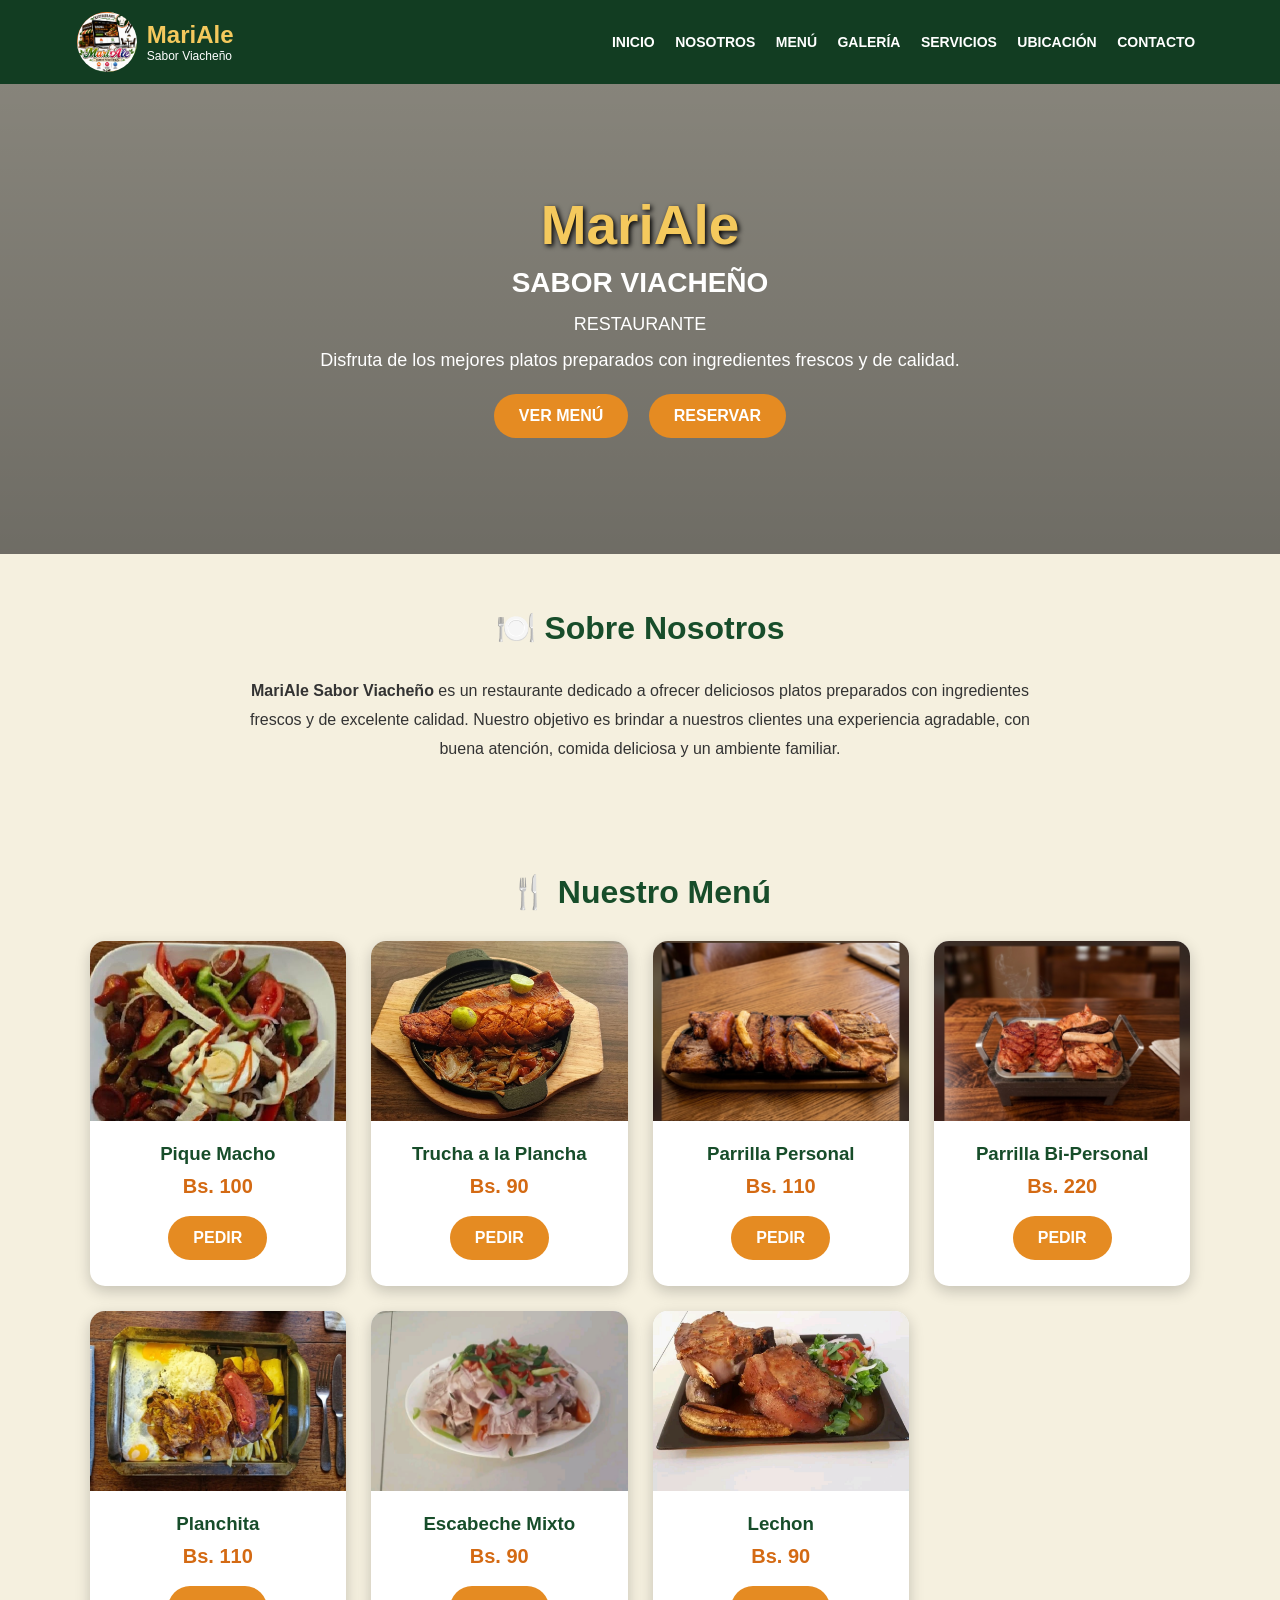
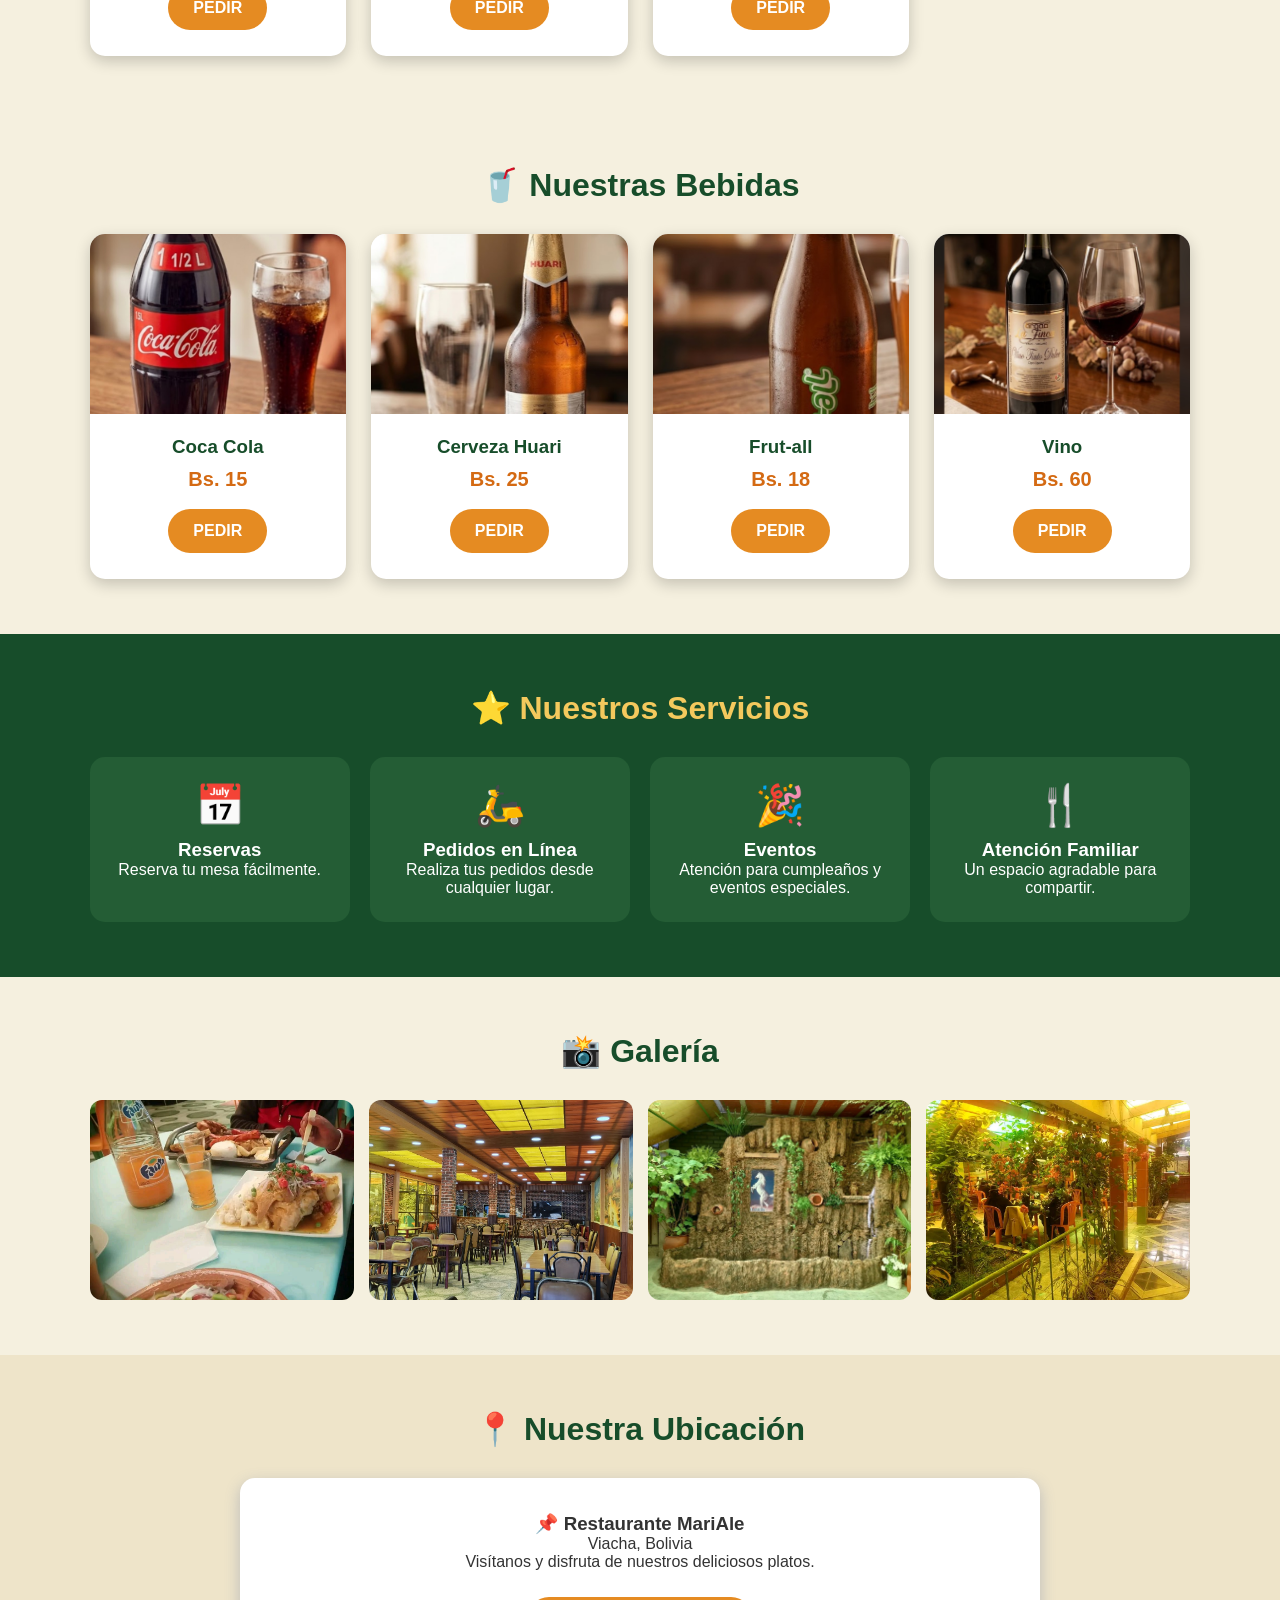
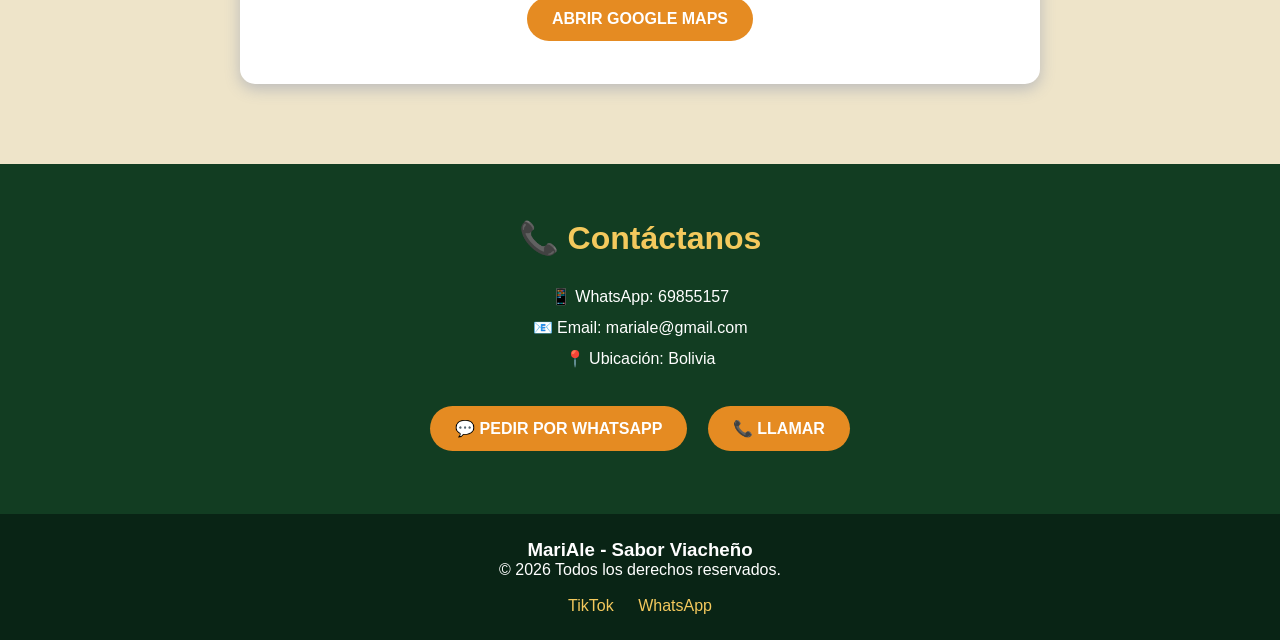
==== maria/index.html @ 6343c6d0 "Add files via upload" ====
<!DOCTYPE html>
<html lang="es">
<head>
<meta charset="UTF-8">
<meta name="viewport" content="width=device-width, initial-scale=1.0">

<title>MariAle - Sabor Viacheño</title>

<style>

*{
    margin:0;
    padding:0;
    box-sizing:border-box;
    font-family:Arial, sans-serif;
}

body{
    background:#f5f0df;
    color:#333;
}

/* ENCABEZADO */
header{
    background:#123d22;
    color:white;
    padding:12px 6%;
    display:flex;
    justify-content:space-between;
    align-items:center;
    position:sticky;
    top:0;
    z-index:1000;
}

.logo{
    display:flex;
    align-items:center;
    gap:10px;
}

.logo img{
    width:60px;
    height:60px;
    border-radius:50%;
    object-fit:cover;
}

.logo h1{
    color:#f4c95d;
    font-size:24px;
}

.logo span{
    display:block;
    color:white;
    font-size:12px;
}

nav a{
    color:white;
    text-decoration:none;
    margin:0 8px;
    font-weight:bold;
    font-size:14px;
}

nav a:hover{
    color:#f4c95d;
}

/* PORTADA */
.hero{
    min-height:470px;
    background:
    linear-gradient(rgba(0,0,0,.45),rgba(0,0,0,.55)),
    url("https://images.unsplash.com/photo-1544025162-d76694265947?auto=format&fit=crop&w=1400&q=80");
    background-size:cover;
    background-position:center;
    display:flex;
    justify-content:center;
    align-items:center;
    text-align:center;
    color:white;
    padding:30px;
}

.hero h2{
    font-size:55px;
    color:#f4c95d;
    text-shadow:2px 2px 5px #000;
}

.hero h3{
    font-size:28px;
    margin:10px;
}

.hero p{
    font-size:18px;
    margin:15px;
}

.boton{
    display:inline-block;
    background:#e58b22;
    color:white;
    padding:13px 25px;
    border-radius:25px;
    text-decoration:none;
    font-weight:bold;
    margin:8px;
}

.boton:hover{
    background:#f4c95d;
    color:#123d22;
}

/* SECCIONES */
section{
    padding:55px 7%;
}

.titulo{
    text-align:center;
    color:#174d2a;
    margin-bottom:30px;
    font-size:32px;
}

/* MENU */
.menu{
    display:grid;
    grid-template-columns:repeat(auto-fit,minmax(220px,1fr));
    gap:25px;
}

.plato{
    background:white;
    border-radius:15px;
    overflow:hidden;
    box-shadow:0 5px 15px rgba(0,0,0,.2);
    transition:.3s;
}

.plato:hover{
    transform:translateY(-7px);
}

.plato img{
    width:100%;
    height:180px;
    object-fit:cover;
}

.plato-info{
    padding:18px;
    text-align:center;
}

.plato h3{
    color:#174d2a;
    margin-bottom:8px;
}

.precio{
    color:#d46a13;
    font-size:20px;
    font-weight:bold;
    margin:10px;
}

/* SERVICIOS */
.servicios{
    background:#174d2a;
    color:white;
}

.servicios .titulo{
    color:#f4c95d;
}

.servicio-grid{
    display:grid;
    grid-template-columns:repeat(auto-fit,minmax(180px,1fr));
    gap:20px;
}

.servicio{
    background:#245d35;
    padding:25px;
    border-radius:15px;
    text-align:center;
}

.servicio .icono{
    font-size:40px;
    margin-bottom:10px;
}

/* GALERIA */
.galeria{
    display:grid;
    grid-template-columns:repeat(auto-fit,minmax(200px,1fr));
    gap:15px;
}

.galeria img{
    width:100%;
    height:200px;
    object-fit:cover;
    border-radius:12px;
}

/* UBICACION */
.ubicacion{
    text-align:center;
    background:#eee4c9;
}

.mapa{
    margin:25px auto;
    max-width:800px;
    padding:35px;
    background:#fff;
    border-radius:15px;
    box-shadow:0 5px 15px #bbb;
}

/* CONTACTO */
.contacto{
    background:#123d22;
    color:white;
    text-align:center;
}

.contacto .titulo{
    color:#f4c95d;
}

.contacto p{
    margin:12px;
}

/* PIE */
footer{
    background:#092415;
    color:white;
    text-align:center;
    padding:25px;
}

.redes a{
    color:#f4c95d;
    text-decoration:none;
    margin:10px;
}

/* RESPONSIVE CELULAR */
@media(max-width:700px){

    header{
        flex-direction:column;
        gap:10px;
    }

    nav{
        text-align:center;
    }

    nav a{
        display:inline-block;
        margin:5px;
        font-size:12px;
    }

    .hero{
        min-height:430px;
    }

    .hero h2{
        font-size:38px;
    }

    .hero h3{
        font-size:22px;
    }

    section{
        padding:40px 5%;
    }

    .titulo{
        font-size:27px;
    }
}

</style>
</head>

<body>

<!-- ENCABEZADO -->
<header>

<div class="logo">

<!-- CAMBIA logo.jpg POR TU LOGOTIPO -->
<img src="imagen.logotipo.jpeg" alt="Logo MariAle">

<div>
<h1>MariAle</h1>
<span>Sabor Viacheño</span>
</div>

</div>

<nav>
<a href="#inicio">INICIO</a>
<a href="#nosotros">NOSOTROS</a>
<a href="#menu">MENÚ</a>
<a href="#galeria">GALERÍA</a>
<a href="#servicios">SERVICIOS</a>
<a href="#ubicacion">UBICACIÓN</a>
<a href="#contacto">CONTACTO</a>
</nav>

</header>


<!-- PORTADA -->
<section class="hero" id="inicio">

<div>

<h2>MariAle</h2>

<h3>SABOR VIACHEÑO</h3>

<p>RESTAURANTE</p>

<p>
Disfruta de los mejores platos preparados
con ingredientes frescos y de calidad.
</p>

<a class="boton" href="#menu">VER MENÚ</a>

<a class="boton" href="#contacto">RESERVAR</a>

</div>

</section>


<!-- NOSOTROS -->
<section id="nosotros">

<h2 class="titulo">🍽️ Sobre Nosotros</h2>

<p style="text-align:center;max-width:800px;margin:auto;line-height:1.8;">

<strong>MariAle Sabor Viacheño</strong> es un restaurante
dedicado a ofrecer deliciosos platos preparados con
ingredientes frescos y de excelente calidad.

Nuestro objetivo es brindar a nuestros clientes
una experiencia agradable, con buena atención,
comida deliciosa y un ambiente familiar.

</p>

</section>

<!-- MENU -->
<section id="menu">

    <h2 class="titulo">🍴 Nuestro Menú</h2>
    
    <div class="menu">
    
        <!-- COMIDA 1 -->
        <div class="plato">
            <img src="imagen.piquemacho.jpeg" alt="Pique Macho">
    
            <div class="plato-info">
                <h3>Pique Macho</h3>
                <div class="precio">Bs. 100</div>
                <a class="boton" href="#contacto">PEDIR</a>
            </div>
        </div>
    
    
        <!-- COMIDA 2 -->
        <div class="plato">
            <img src="imagen.trucha.jpeg" alt="Trucha a la Plancha">
    
            <div class="plato-info">
                <h3>Trucha a la Plancha</h3>
                <div class="precio">Bs. 90</div>
                <a class="boton" href="#contacto">PEDIR</a>
            </div>
        </div>
    
    
        <!-- COMIDA 3 -->
        <div class="plato">
            <img src="imagen.parrillapersonal.jpeg" alt="Parrilla Personal">
    
            <div class="plato-info">
                <h3>Parrilla Personal</h3>
                <div class="precio">Bs. 110</div>
                <a class="boton" href="#contacto">PEDIR</a>
            </div>
        </div>
    
    
        <!-- COMIDA 4 -->
        <div class="plato">
            <img src="imagen.parrilla bi-persinal.jpeg" alt="Parrilla Bi-Personal">
    
            <div class="plato-info">
                <h3>Parrilla Bi-Personal</h3>
                <div class="precio">Bs. 220</div>
                <a class="boton" href="#contacto">PEDIR</a>
            </div>
        </div>
    
    
        <!-- COMIDA 5 -->
        <div class="plato">
            <img src="imagen.planchita.jpeg" alt="Planchita">
    
            <div class="plato-info">
                <h3>Planchita</h3>
                <div class="precio">Bs. 110</div>
                <a class="boton" href="#contacto">PEDIR</a>
            </div>
        </div>
    
    
        <!-- COMIDA 6 -->
        <div class="plato">
            <img src="imagen.escabeche.jpeg" alt="Escabeche Mixto">
    
            <div class="plato-info">
                <h3>Escabeche Mixto</h3>
                <div class="precio">Bs. 90</div>
                <a class="boton" href="#contacto">PEDIR</a>
            </div>
        </div>
    
    
        <!-- COMIDA 7 -->
        <div class="plato">
            <img src="imagen.lechon.jpeg" alt="Lechon">
    
            <div class="plato-info">
                <h3>Lechon</h3>
                <div class="precio">Bs. 90</div>
                <a class="boton" href="#contacto">PEDIR</a>
            </div>
        </div>
    
    
    
    </section>

    <!-- BEBIDAS -->
<section id="bebidas">

    <h2 class="titulo">🥤 Nuestras Bebidas</h2>
    
    <div class="menu">
    
        <!-- BEBIDA 1 -->
        <div class="plato">
            <img src="imagen.cocacola.jpeg" alt="Coca Cola">
    
            <div class="plato-info">
                <h3>Coca Cola</h3>
                <div class="precio">Bs. 15</div>
                <a class="boton" href="#contacto">PEDIR</a>
            </div>
        </div>
    
        <!-- BEBIDA 2 -->
        <div class="plato">
            <img src="imagen.huari.jpeg" alt="Cerveza Huari">
    
            <div class="plato-info">
                <h3>Cerveza Huari</h3>
                <div class="precio">Bs. 25</div>
                <a class="boton" href="#contacto">PEDIR</a>
            </div>
        </div>
    
        <!-- BEBIDA 3 -->
        <div class="plato">
            <img src="imagen.frutall.jpeg" alt="Frut-all">
    
            <div class="plato-info">
                <h3>Frut-all</h3>
                <div class="precio">Bs. 18</div>
                <a class="boton" href="#contacto">PEDIR</a>
            </div>
        </div>
    
        <!-- BEBIDA 4 -->
        <div class="plato">
            <img src="imagen.vino.jpeg" alt="Vino">
    
            <div class="plato-info">
                <h3>Vino</h3>
                <div class="precio">Bs. 60</div>
                <a class="boton" href="#contacto">PEDIR</a>
            </div>
        </div>
    
    </div>
    
    </section>

<!-- SERVICIOS -->
<section class="servicios" id="servicios">

<h2 class="titulo">⭐ Nuestros Servicios</h2>

<div class="servicio-grid">

<div class="servicio">

<div class="icono">📅</div>

<h3>Reservas</h3>

<p>Reserva tu mesa fácilmente.</p>

</div>


<div class="servicio">

<div class="icono">🛵</div>

<h3>Pedidos en Línea</h3>

<p>Realiza tus pedidos desde cualquier lugar.</p>

</div>


<div class="servicio">

<div class="icono">🎉</div>

<h3>Eventos</h3>

<p>Atención para cumpleaños y eventos especiales.</p>

</div>


<div class="servicio">

<div class="icono">🍴</div>

<h3>Atención Familiar</h3>

<p>Un espacio agradable para compartir.</p>

</div>

</div>

</section>


<!-- GALERIA -->
<section id="galeria">

<h2 class="titulo">📸 Galería</h2>

<div class="galeria">

<img src="imagen.galeria1.jpeg">

<img src="imagen.galeria2.jpeg">

<img src="imagen.galeria3.jpeg">

<img src="imagen.galeria4.jpeg">

</div>

</section>


<!-- UBICACION -->
<section class="ubicacion" id="ubicacion">

<h2 class="titulo">📍 Nuestra Ubicación</h2>

<div class="mapa">

<h3>📌 Restaurante MariAle</h3>

<p>Viacha, Bolivia</p>

<p>Visítanos y disfruta de nuestros deliciosos platos.</p>

<br>

<a class="boton"
href="https://www.google.com/maps"
target="_blank">

ABRIR GOOGLE MAPS

</a>

</div>

</section>


<!-- CONTACTO -->
<section class="contacto" id="contacto">

<h2 class="titulo">📞 Contáctanos</h2>

<p>📱 WhatsApp: 69855157</p>

<p>📧 Email: mariale@gmail.com</p>

<p>📍 Ubicación: Bolivia</p>

<br>

<a class="boton"
href="https://wa.me/59169855157"
target="_blank">

💬 PEDIR POR WHATSAPP

</a>

<a class="boton"
href="tel:+59169855157">

📞 LLAMAR

</a>

</section>


<!-- PIE -->
<footer>

<h3>MariAle - Sabor Viacheño</h3>

<p>© 2026 Todos los derechos reservados.</p>

<br>

<div class="redes">

<a href="#">TikTok</a>

<a href="#">WhatsApp</a>

</div>

</footer>


</body>
</html>
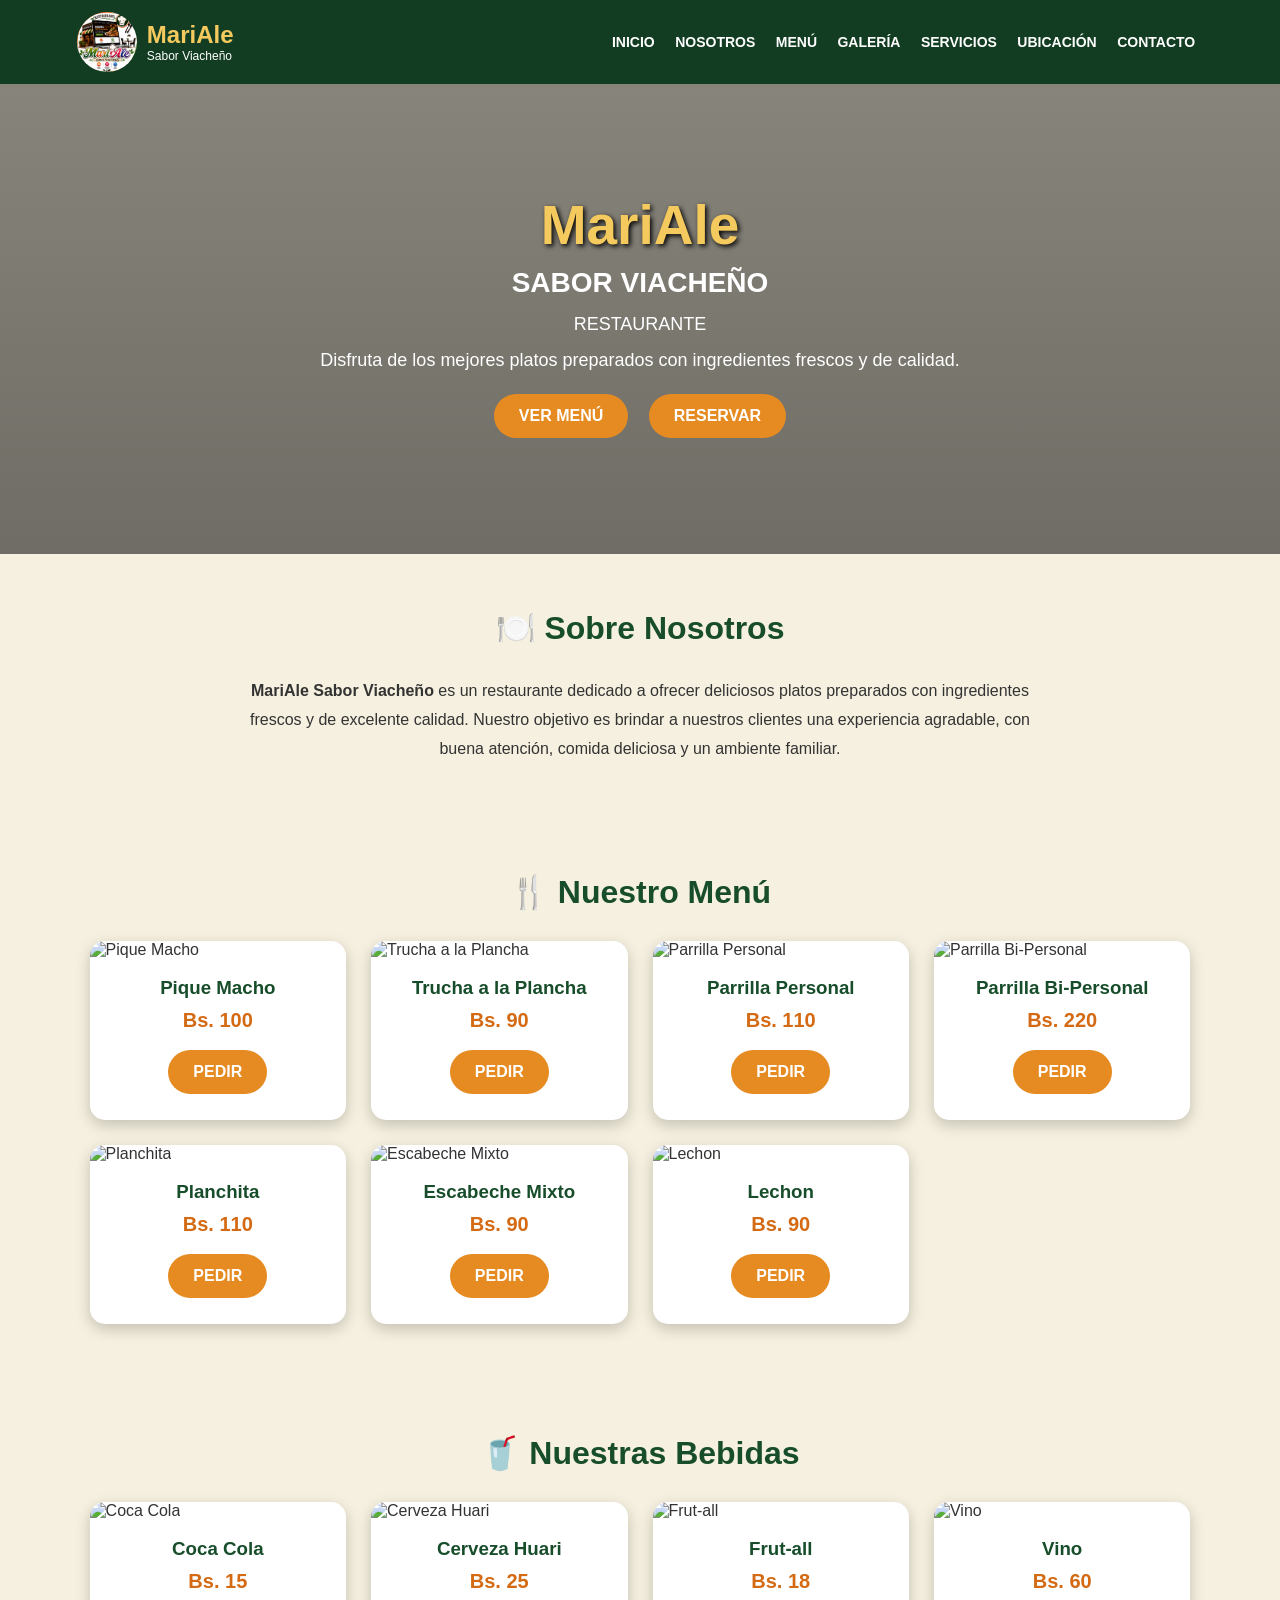
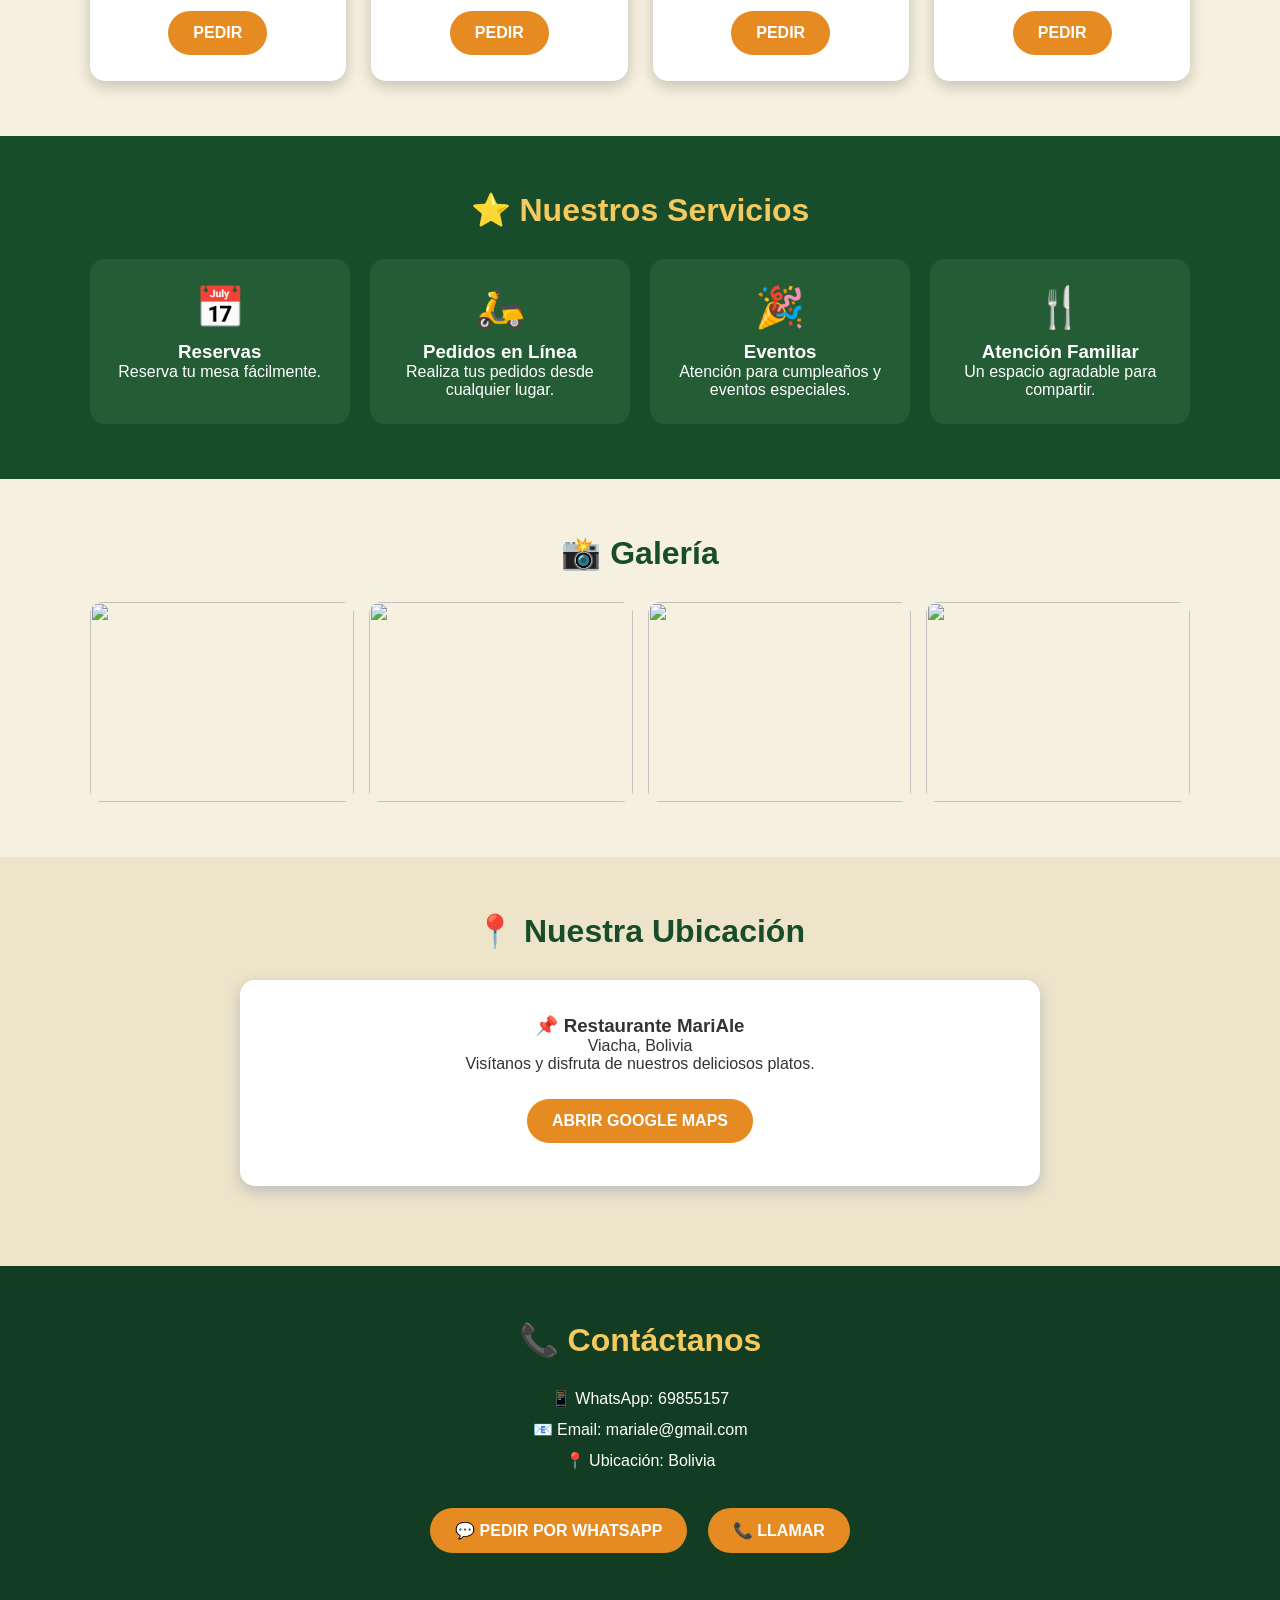
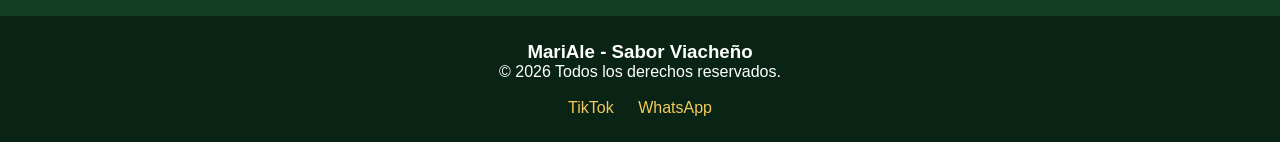
==== commit 84b94947: "Update index.html" ====
--- a/maria/index.html
+++ b/maria/index.html
@@ -382,7 +382,7 @@
     
         <!-- COMIDA 1 -->
         <div class="plato">
-            <img src="imagen.piquemacho.jpeg" alt="Pique Macho">
+            <img src="imagen/piquemacho.jpeg" alt="Pique Macho">
     
             <div class="plato-info">
                 <h3>Pique Macho</h3>
@@ -394,7 +394,7 @@
     
         <!-- COMIDA 2 -->
         <div class="plato">
-            <img src="imagen.trucha.jpeg" alt="Trucha a la Plancha">
+            <img src="imagen/trucha.jpeg" alt="Trucha a la Plancha">
     
             <div class="plato-info">
                 <h3>Trucha a la Plancha</h3>
@@ -406,7 +406,7 @@
     
         <!-- COMIDA 3 -->
         <div class="plato">
-            <img src="imagen.parrillapersonal.jpeg" alt="Parrilla Personal">
+            <img src="imagen/parrillapersonal.jpeg" alt="Parrilla Personal">
     
             <div class="plato-info">
                 <h3>Parrilla Personal</h3>
@@ -418,7 +418,7 @@
     
         <!-- COMIDA 4 -->
         <div class="plato">
-            <img src="imagen.parrilla bi-persinal.jpeg" alt="Parrilla Bi-Personal">
+            <img src="imagen/parrilla bi-persinal.jpeg" alt="Parrilla Bi-Personal">
     
             <div class="plato-info">
                 <h3>Parrilla Bi-Personal</h3>
@@ -430,7 +430,7 @@
     
         <!-- COMIDA 5 -->
         <div class="plato">
-            <img src="imagen.planchita.jpeg" alt="Planchita">
+            <img src="imagen/planchita.jpeg" alt="Planchita">
     
             <div class="plato-info">
                 <h3>Planchita</h3>
@@ -442,7 +442,7 @@
     
         <!-- COMIDA 6 -->
         <div class="plato">
-            <img src="imagen.escabeche.jpeg" alt="Escabeche Mixto">
+            <img src="imagen/escabeche.jpeg" alt="Escabeche Mixto">
     
             <div class="plato-info">
                 <h3>Escabeche Mixto</h3>
@@ -454,7 +454,7 @@
     
         <!-- COMIDA 7 -->
         <div class="plato">
-            <img src="imagen.lechon.jpeg" alt="Lechon">
+            <img src="imagen/lechon.jpeg" alt="Lechon">
     
             <div class="plato-info">
                 <h3>Lechon</h3>
@@ -476,7 +476,7 @@
     
         <!-- BEBIDA 1 -->
         <div class="plato">
-            <img src="imagen.cocacola.jpeg" alt="Coca Cola">
+            <img src="imagen/cocacola.jpeg" alt="Coca Cola">
     
             <div class="plato-info">
                 <h3>Coca Cola</h3>
@@ -487,7 +487,7 @@
     
         <!-- BEBIDA 2 -->
         <div class="plato">
-            <img src="imagen.huari.jpeg" alt="Cerveza Huari">
+            <img src="imagen/huari.jpeg" alt="Cerveza Huari">
     
             <div class="plato-info">
                 <h3>Cerveza Huari</h3>
@@ -498,7 +498,7 @@
     
         <!-- BEBIDA 3 -->
         <div class="plato">
-            <img src="imagen.frutall.jpeg" alt="Frut-all">
+            <img src="imagen/frutall.jpeg" alt="Frut-all">
     
             <div class="plato-info">
                 <h3>Frut-all</h3>
@@ -509,7 +509,7 @@
     
         <!-- BEBIDA 4 -->
         <div class="plato">
-            <img src="imagen.vino.jpeg" alt="Vino">
+            <img src="imagen/vino.jpeg" alt="Vino">
     
             <div class="plato-info">
                 <h3>Vino</h3>
@@ -584,13 +584,13 @@
 
 <div class="galeria">
 
-<img src="imagen.galeria1.jpeg">
-
-<img src="imagen.galeria2.jpeg">
-
-<img src="imagen.galeria3.jpeg">
-
-<img src="imagen.galeria4.jpeg">
+<img src="imagen/galeria1.jpeg">
+
+<img src="imagen/galeria2.jpeg">
+
+<img src="imagen/galeria3.jpeg">
+
+<img src="imagen/galeria4.jpeg">
 
 </div>
 
@@ -677,4 +677,4 @@
 
 
 </body>
-</html>+</html>
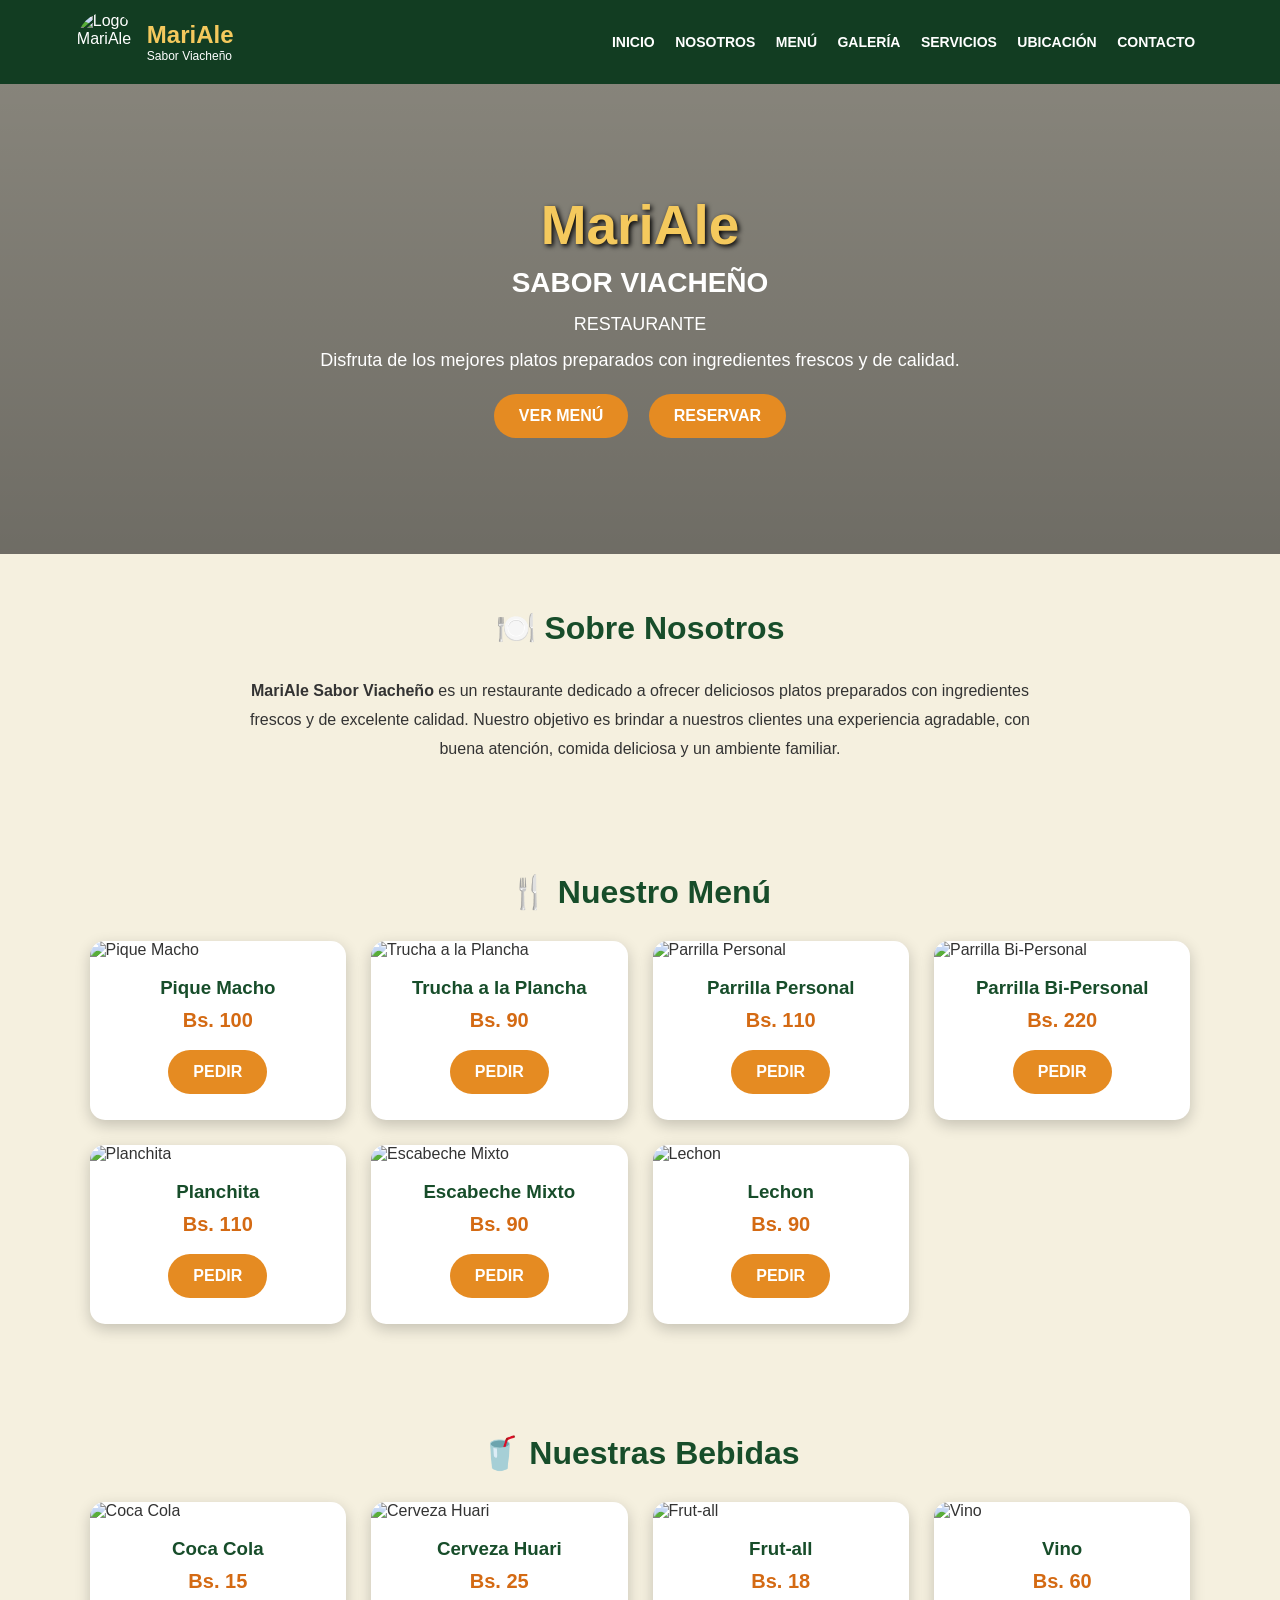
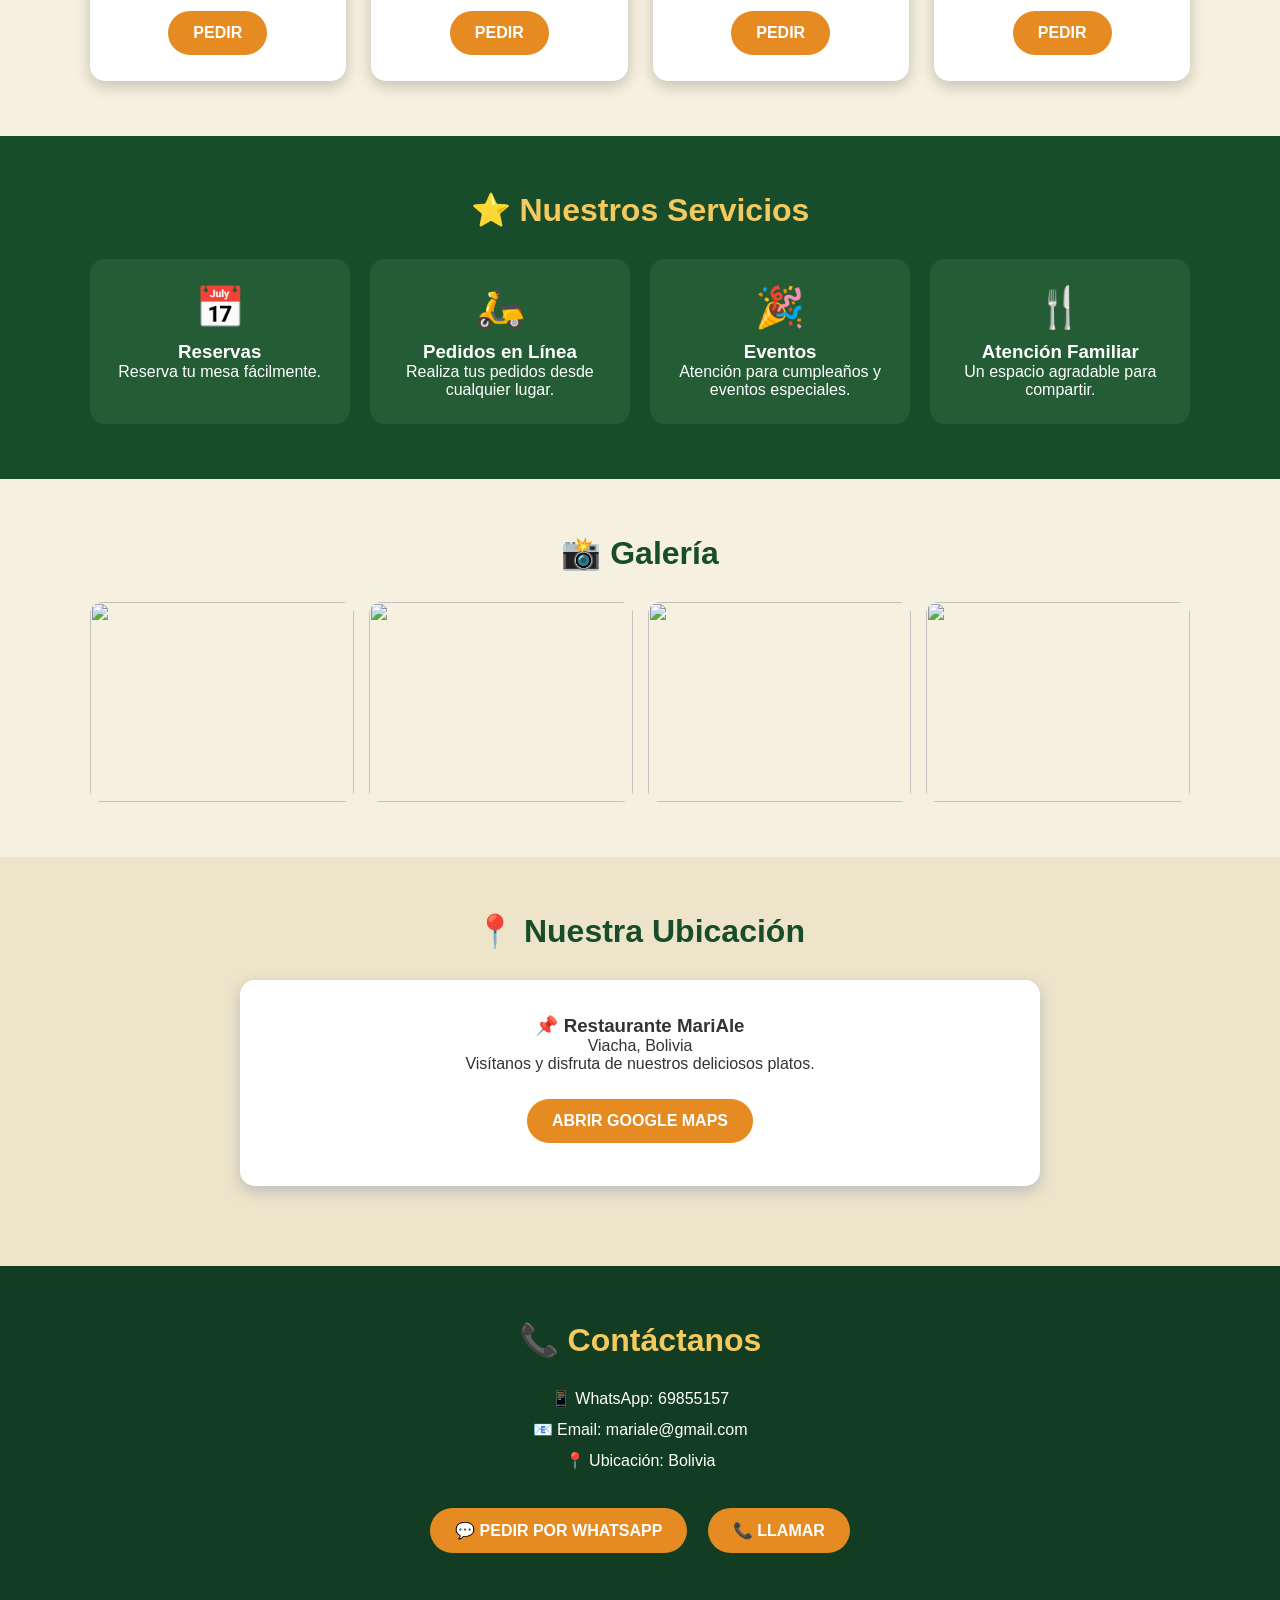
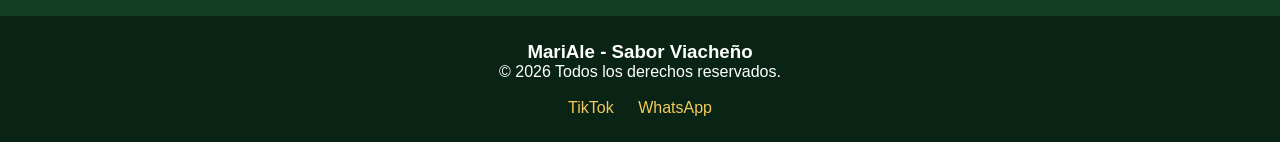
==== commit e4b518c8: "Update index.html" ====
--- a/maria/index.html
+++ b/maria/index.html
@@ -307,7 +307,7 @@
 <div class="logo">
 
 <!-- CAMBIA logo.jpg POR TU LOGOTIPO -->
-<img src="imagen.logotipo.jpeg" alt="Logo MariAle">
+<img src="imagen/logotipo.jpeg" alt="Logo MariAle">
 
 <div>
 <h1>MariAle</h1>
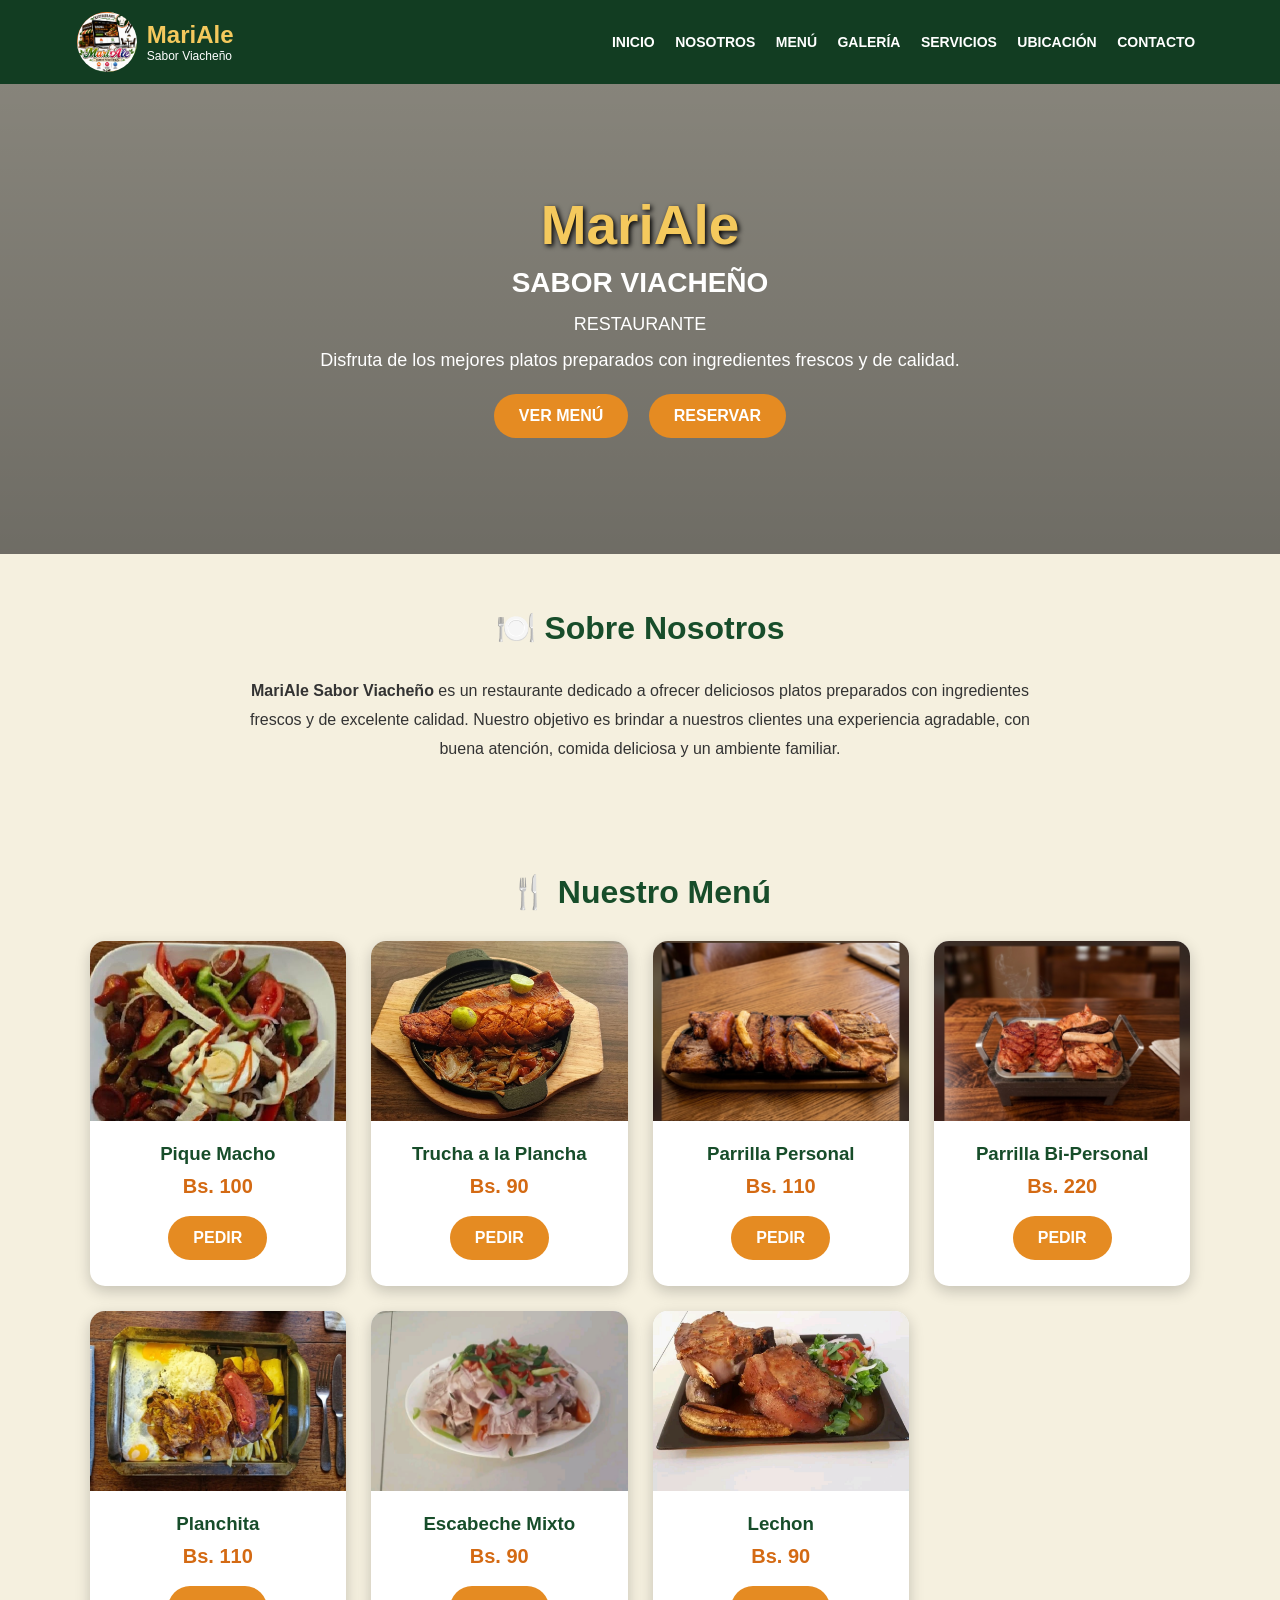
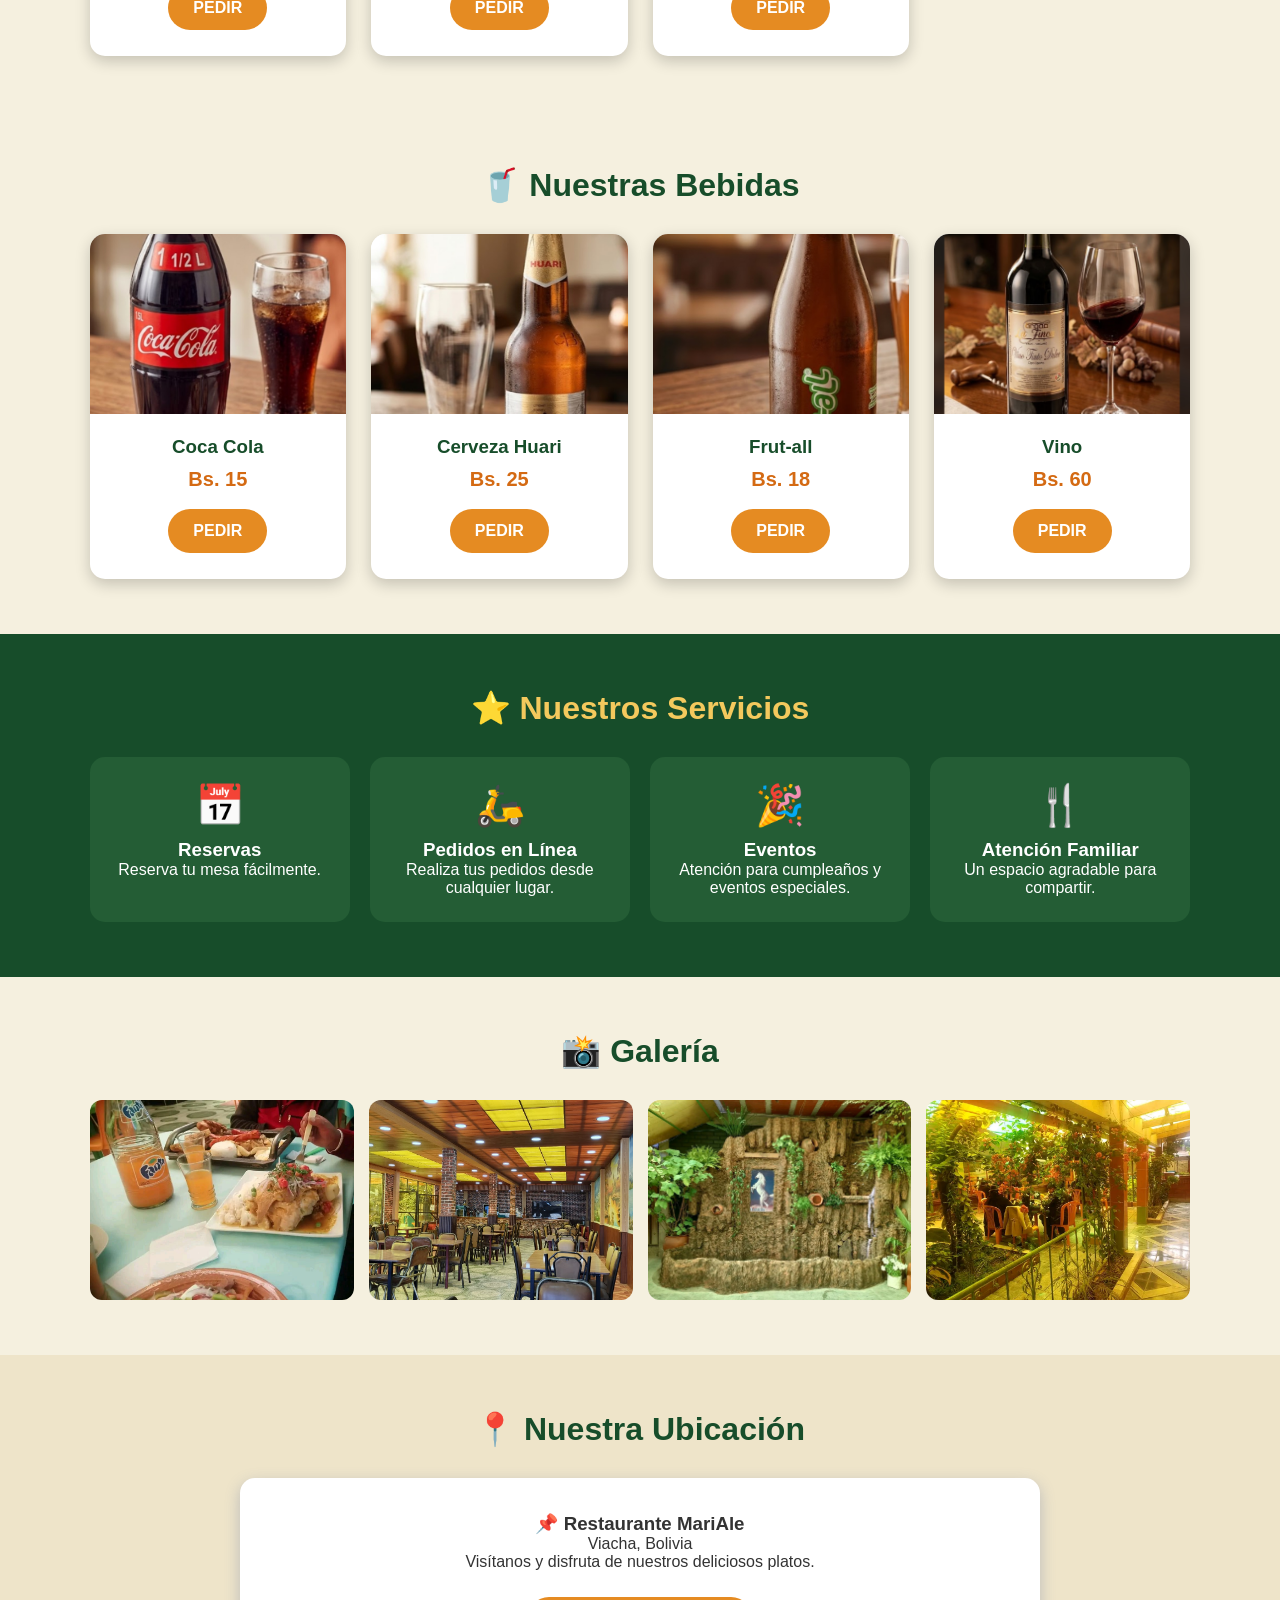
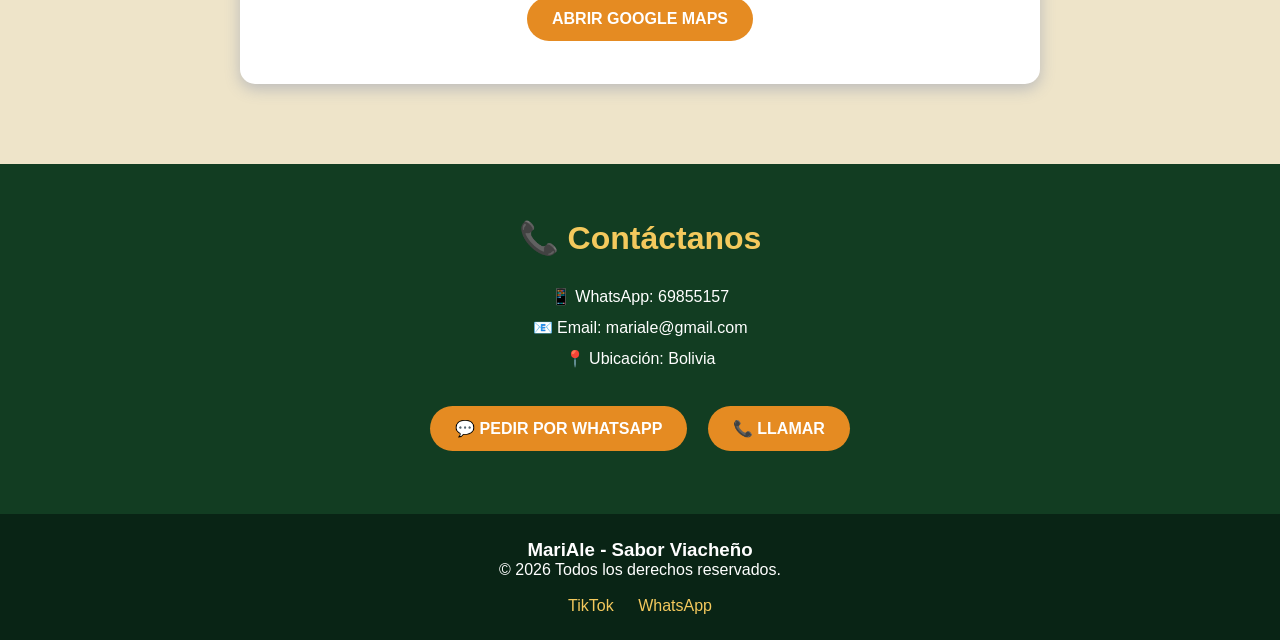
==== commit afc74be5: "Fix HTML encoding issues in index.html" ====
--- a/maria/index.html
+++ b/maria/index.html
@@ -307,7 +307,7 @@
 <div class="logo">
 
 <!-- CAMBIA logo.jpg POR TU LOGOTIPO -->
-<img src="imagen/logotipo.jpeg" alt="Logo MariAle">
+<img src="imagen.logotipo.jpeg" alt="Logo MariAle">
 
 <div>
 <h1>MariAle</h1>
@@ -382,7 +382,7 @@
     
         <!-- COMIDA 1 -->
         <div class="plato">
-            <img src="imagen/piquemacho.jpeg" alt="Pique Macho">
+            <img src="imagen.piquemacho.jpeg" alt="Pique Macho">
     
             <div class="plato-info">
                 <h3>Pique Macho</h3>
@@ -394,7 +394,7 @@
     
         <!-- COMIDA 2 -->
         <div class="plato">
-            <img src="imagen/trucha.jpeg" alt="Trucha a la Plancha">
+            <img src="imagen.trucha.jpeg" alt="Trucha a la Plancha">
     
             <div class="plato-info">
                 <h3>Trucha a la Plancha</h3>
@@ -406,7 +406,7 @@
     
         <!-- COMIDA 3 -->
         <div class="plato">
-            <img src="imagen/parrillapersonal.jpeg" alt="Parrilla Personal">
+            <img src="imagen.parrillapersonal.jpeg" alt="Parrilla Personal">
     
             <div class="plato-info">
                 <h3>Parrilla Personal</h3>
@@ -418,7 +418,7 @@
     
         <!-- COMIDA 4 -->
         <div class="plato">
-            <img src="imagen/parrilla bi-persinal.jpeg" alt="Parrilla Bi-Personal">
+            <img src="imagen.parrilla bi-persinal.jpeg" alt="Parrilla Bi-Personal">
     
             <div class="plato-info">
                 <h3>Parrilla Bi-Personal</h3>
@@ -430,7 +430,7 @@
     
         <!-- COMIDA 5 -->
         <div class="plato">
-            <img src="imagen/planchita.jpeg" alt="Planchita">
+            <img src="imagen.planchita.jpeg" alt="Planchita">
     
             <div class="plato-info">
                 <h3>Planchita</h3>
@@ -442,7 +442,7 @@
     
         <!-- COMIDA 6 -->
         <div class="plato">
-            <img src="imagen/escabeche.jpeg" alt="Escabeche Mixto">
+            <img src="imagen.escabeche.jpeg" alt="Escabeche Mixto">
     
             <div class="plato-info">
                 <h3>Escabeche Mixto</h3>
@@ -454,7 +454,7 @@
     
         <!-- COMIDA 7 -->
         <div class="plato">
-            <img src="imagen/lechon.jpeg" alt="Lechon">
+            <img src="imagen.lechon.jpeg" alt="Lechon">
     
             <div class="plato-info">
                 <h3>Lechon</h3>
@@ -476,7 +476,7 @@
     
         <!-- BEBIDA 1 -->
         <div class="plato">
-            <img src="imagen/cocacola.jpeg" alt="Coca Cola">
+            <img src="imagen.cocacola.jpeg" alt="Coca Cola">
     
             <div class="plato-info">
                 <h3>Coca Cola</h3>
@@ -487,7 +487,7 @@
     
         <!-- BEBIDA 2 -->
         <div class="plato">
-            <img src="imagen/huari.jpeg" alt="Cerveza Huari">
+            <img src="imagen.huari.jpeg" alt="Cerveza Huari">
     
             <div class="plato-info">
                 <h3>Cerveza Huari</h3>
@@ -498,7 +498,7 @@
     
         <!-- BEBIDA 3 -->
         <div class="plato">
-            <img src="imagen/frutall.jpeg" alt="Frut-all">
+            <img src="imagen.frutall.jpeg" alt="Frut-all">
     
             <div class="plato-info">
                 <h3>Frut-all</h3>
@@ -509,7 +509,7 @@
     
         <!-- BEBIDA 4 -->
         <div class="plato">
-            <img src="imagen/vino.jpeg" alt="Vino">
+            <img src="imagen.vino.jpeg" alt="Vino">
     
             <div class="plato-info">
                 <h3>Vino</h3>
@@ -584,13 +584,13 @@
 
 <div class="galeria">
 
-<img src="imagen/galeria1.jpeg">
-
-<img src="imagen/galeria2.jpeg">
-
-<img src="imagen/galeria3.jpeg">
-
-<img src="imagen/galeria4.jpeg">
+<img src="imagen.galeria1.jpeg">
+
+<img src="imagen.galeria2.jpeg">
+
+<img src="imagen.galeria3.jpeg">
+
+<img src="imagen.galeria4.jpeg">
 
 </div>
 
